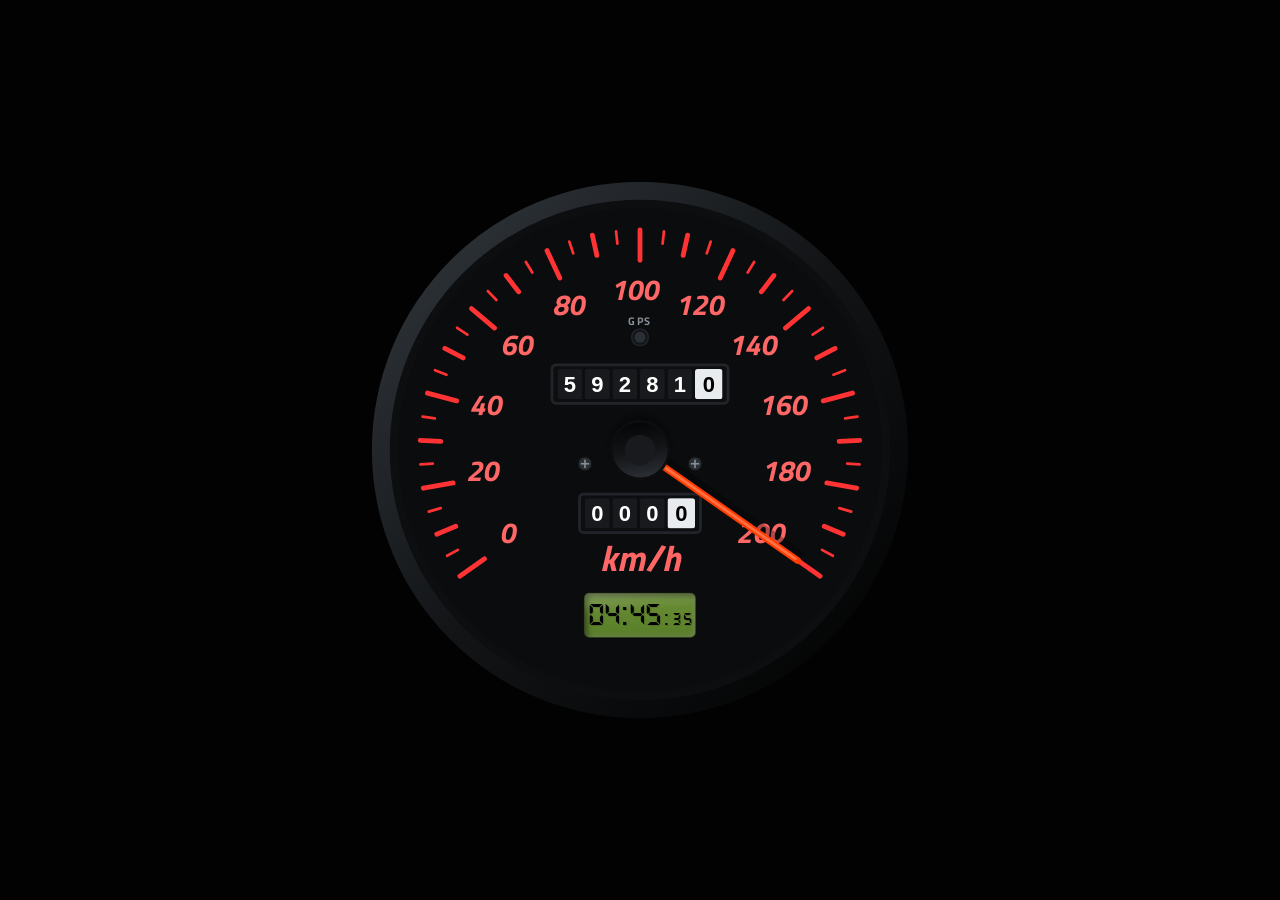
==== index.html @ 7c815b44 "fix: relógio removido de dentro do <svg> — volta o ponteiro e o LCD embutido O <div> do relógio esta" ====
<!DOCTYPE html>
<html lang="pt-BR">
<head>
  <meta charset="UTF-8">
  <meta name="viewport" content="width=device-width, initial-scale=1.0, viewport-fit=cover, user-scalable=no">
  <title>Velocímetro GPS Moto</title>
  
  <!-- CONFIGURAÇÕES PWA -->
  <link rel="manifest" href="manifest.json">
  <meta name="theme-color" content="#0d0e10">
  <meta name="mobile-web-app-capable" content="yes">
  <meta name="apple-mobile-web-app-capable" content="yes">
  <meta name="apple-mobile-web-app-status-bar-style" content="black-translucent">
  <meta name="apple-mobile-web-app-title" content="Velocímetro">
  <link rel="apple-touch-icon" href="icons/icon-192.png">

  <link rel="stylesheet" href="style.css">
  <link rel="preconnect" href="https://fonts.googleapis.com">
  <link rel="preconnect" href="https://fonts.gstatic.com" crossorigin>
  <link href="https://fonts.googleapis.com/css2?family=Titillium+Web:ital,wght@1,700;1,900&display=swap" rel="stylesheet">
</head>
<body>

  <!-- DIALOG / PAINEL DE CONFIGURAÇÕES COMPLETO (Aparece ao segurar o dedo fora do painel) -->
  <dialog class="config-modal" id="config-modal">
    <div class="config-content">
      <h2>Configurações do Painel</h2>

      <div class="config-group">
        <label for="cfg-total-odo">Calibrar Odômetro Real (km):</label>
        <div class="input-inline">
          <input type="number" id="cfg-total-odo" step="0.1" min="0" inputmode="decimal">
          <button id="btn-save-odo" class="btn-action">Salvar</button>
        </div>
      </div>

      <div class="config-group">
        <label>Odômetro Parcial (Trip):</label>
        <button id="btn-reset-trip" class="btn-danger">Zerar Trip</button>
      </div>

      <div class="config-group">
        <label>Modo Noturno (Cores Customizadas):</label>
        <div class="color-pickers">
          <label>
            Traços:
            <input type="color" id="picker-ticks" value="#ff3333">
          </label>
          <label>
            Números:
            <input type="color" id="picker-numbers" value="#ff6666">
          </label>
        </div>
      </div>

      <div class="config-group">
        <label>Alternar Modo Noturno:</label>
        <button id="btn-toggle-night" class="btn-action">Alternar Dia/Noite</button>
      </div>

      <button id="btn-close-config" class="btn-close">Fechar</button>
    </div>
  </dialog>

  <!-- TOAST (feedback não-bloqueante) -->
  <div class="toast-container" id="toast-container" aria-live="polite"></div>

  <div class="gauge-container" id="gauge-card">
    <svg viewBox="0 0 400 400" class="gauge-svg">
      <defs>
        <radialGradient id="dial-grad" cx="50%" cy="50%" r="50%">
          <stop offset="0%" stop-color="#ffffff"/>
          <stop offset="85%" stop-color="#f1f3f5"/>
          <stop offset="100%" stop-color="#dbe2e6"/>
        </radialGradient>

        <linearGradient id="bezel-grad" x1="0%" y1="0%" x2="100%" y2="100%">
          <stop offset="0%" stop-color="#343a40"/>
          <stop offset="50%" stop-color="#121416"/>
          <stop offset="100%" stop-color="#000000"/>
        </linearGradient>

        <filter id="drop-shadow" x="-20%" y="-20%" width="140%" height="140%">
          <feDropShadow dx="2" dy="3" stdDeviation="2.5" flood-opacity="0.4"/>
        </filter>

        <filter id="led-glow" x="-50%" y="-50%" width="200%" height="200%">
          <feGaussianBlur stdDeviation="3" result="blur"/>
          <feMerge>
            <feMergeNode in="blur"/>
            <feMergeNode in="SourceGraphic"/>
          </feMerge>
        </filter>

        <clipPath id="odo-digit-clip">
          <rect x="0" y="0" width="18" height="22" rx="2"/>
        </clipPath>
        <clipPath id="odo-dec-clip">
          <rect x="0" y="0" width="20" height="22" rx="2"/>
        </clipPath>
      </defs>

      <!-- Aro Externo -->
      <circle cx="200" cy="200" r="195" fill="url(#bezel-grad)"/>
      <circle cx="200" cy="200" r="182" fill="#0d0e10"/>
      
      <!-- Fundo do Mostrador -->
      <circle cx="200" cy="200" r="176" fill="url(#dial-grad)" id="dial-face"/>

      <!-- Marcas e Números -->
      <g id="ticks"></g>
      <g id="numbers"></g>

      <!-- LED DE STATUS DO GPS -->
      <g id="gps-led-group" class="gps-led-off" transform="translate(200, 118)">
        <circle cx="0" cy="0" r="6" fill="#121416" stroke="#212529" stroke-width="1.2"/>
        <circle id="gps-led-dot" cx="0" cy="0" r="4" class="gps-dot"/>
        <text x="0" y="-9" class="gps-label">GPS</text>
      </g>

      <!-- ODÔMETRO TOTAL -->
      <g transform="translate(136, 138)" id="total-odo-btn" style="cursor: pointer;">
        <rect x="0" y="0" width="128" height="28" rx="3" fill="#0d0e10" stroke="#212529" stroke-width="2"/>
        
        <g transform="translate(4, 3)" clip-path="url(#odo-digit-clip)">
          <rect x="0" y="0" width="18" height="22" fill="#181a1d"/>
          <g id="odo-total-5" class="odo-strip"></g>
        </g>
        <g transform="translate(24, 3)" clip-path="url(#odo-digit-clip)">
          <rect x="0" y="0" width="18" height="22" fill="#181a1d"/>
          <g id="odo-total-4" class="odo-strip"></g>
        </g>
        <g transform="translate(44, 3)" clip-path="url(#odo-digit-clip)">
          <rect x="0" y="0" width="18" height="22" fill="#181a1d"/>
          <g id="odo-total-3" class="odo-strip"></g>
        </g>
        <g transform="translate(64, 3)" clip-path="url(#odo-digit-clip)">
          <rect x="0" y="0" width="18" height="22" fill="#181a1d"/>
          <g id="odo-total-2" class="odo-strip"></g>
        </g>
        <g transform="translate(84, 3)" clip-path="url(#odo-digit-clip)">
          <rect x="0" y="0" width="18" height="22" fill="#181a1d"/>
          <g id="odo-total-1" class="odo-strip"></g>
        </g>
        <g transform="translate(104, 3)" clip-path="url(#odo-dec-clip)">
          <rect x="0" y="0" width="20" height="22" fill="#e9ecef"/>
          <g id="odo-total-0" class="odo-strip-dec"></g>
        </g>
      </g>

      <!-- PARCIAL / TRIP -->
      <g transform="translate(156, 232)" id="trip-btn" style="cursor: pointer;">
        <rect x="0" y="0" width="88" height="28" rx="3" fill="#0d0e10" stroke="#212529" stroke-width="2"/>
        
        <g transform="translate(4, 3)" clip-path="url(#odo-digit-clip)">
          <rect x="0" y="0" width="18" height="22" fill="#181a1d"/>
          <g id="odo-trip-3" class="odo-strip"></g>
        </g>
        <g transform="translate(24, 3)" clip-path="url(#odo-digit-clip)">
          <rect x="0" y="0" width="18" height="22" fill="#181a1d"/>
          <g id="odo-trip-2" class="odo-strip"></g>
        </g>
        <g transform="translate(44, 3)" clip-path="url(#odo-digit-clip)">
          <rect x="0" y="0" width="18" height="22" fill="#181a1d"/>
          <g id="odo-trip-1" class="odo-strip"></g>
        </g>
        <g transform="translate(64, 3)" clip-path="url(#odo-dec-clip)">
          <rect x="0" y="0" width="20" height="22" fill="#e9ecef"/>
          <g id="odo-trip-0" class="odo-strip-dec"></g>
        </g>
      </g>

      <!-- UNIDADE KM/H -->
      <text x="200" y="288" class="unit-text">km/h</text>

      <!-- PARAFUSOS DE FIXAÇÃO -->
      <g fill="#212529">
        <circle cx="160" cy="210" r="5" fill="#2b3035" stroke="#121416" stroke-width="1"/>
        <line x1="157" y1="210" x2="163" y2="210" stroke="#868e96" stroke-width="1.2"/>
        <line x1="160" y1="207" x2="160" y2="213" stroke="#868e96" stroke-width="1.2"/>

        <circle cx="240" cy="210" r="5" fill="#2b3035" stroke="#121416" stroke-width="1"/>
        <line x1="237" y1="210" x2="243" y2="210" stroke="#868e96" stroke-width="1.2"/>
        <line x1="240" y1="207" x2="240" y2="213" stroke="#868e96" stroke-width="1.2"/>
      </g>

      <!-- PONTEIRO EIXADO EM (200, 200) -->
      <g id="needle-group" style="transform-origin: 200px 200px;">
        <line x1="200" y1="200" x2="60" y2="200" stroke="rgba(0,0,0,0.3)" stroke-width="5" stroke-linecap="round" transform="translate(2, 5)"/>
        <line x1="200" y1="200" x2="60" y2="200" class="needle-body"/>
        <line x1="200" y1="200" x2="62" y2="200" class="needle-core"/>

        <circle cx="200" cy="200" r="22" fill="#0d0e10" filter="url(#drop-shadow)"/>
        <circle cx="200" cy="200" r="20" fill="url(#bezel-grad)"/>
        <circle cx="200" cy="200" r="11" fill="#181a1d"/>
      </g>
    </svg>

    <!-- RELÓGIO LCD 24H (embutido na chapa branca, abaixo de km/h) -->
    <div class="clock-display" id="clock-wrap" aria-label="Relógio">
      <div class="time-wrapper">
        <span class="digit" id="h1">0</span>
        <span class="digit" id="h2">0</span>
        <span class="colon">:</span>
        <span class="digit" id="m1">0</span>
        <span class="digit" id="m2">0</span>
        <span class="colon-sec">:</span>
        <span class="digit-sec" id="s1">0</span>
        <span class="digit-sec" id="s2">0</span>
      </div>
    </div>
  </div>

  <script src="main.js"></script>
  
  <!-- REGISTRO DO SERVICE WORKER DO PWA -->
  <script>
    if ('serviceWorker' in navigator) {
      window.addEventListener('load', () => {
        navigator.serviceWorker.register('./sw.js')
          .then(reg => console.log('Service Worker registrado!', reg))
          .catch(err => console.error('Erro ao registrar Service Worker:', err));
      });
    }
  </script>
</body>
</html>
---- style.css ----
:root {
  --tick-color: #0d0e10;
  --number-color: #0c0e10;
  --night-tick-color: #ff3333;
  --night-number-color: #ff6666;
}

/* Fonte LCD (DS-Digital Bold, local para funcionar offline) */
@font-face {
  font-family: 'DS-Digital';
  src: url('DS-DIGIB.TTF') format('truetype');
  font-weight: bold;
  font-style: normal;
  font-display: swap;
}

* {
  box-sizing: border-box;
  margin: 0;
  padding: 0;
}

body {
  background-color: #050505;
  display: flex;
  flex-direction: column;
  justify-content: center;
  align-items: center;
  min-height: 100vh;
  min-height: 100dvh;
  overflow: hidden;
  user-select: none;
  font-family: sans-serif;
  transition: background-color 0.3s ease;
  touch-action: manipulation;
  padding: max(12px, env(safe-area-inset-top)) max(12px, env(safe-area-inset-right)) max(12px, env(safe-area-inset-bottom)) max(12px, env(safe-area-inset-left));
}

/* RELÓGIO LCD 24H — embutido na chapa branca do mostrador, logo abaixo de "km/h".
   Escala em vw (5.4vw ≈ 24 unidades no viewBox 400) mantém o tamanho proporcional ao painel em qualquer tela. */
.clock-display {
  position: absolute;
  left: 50%;
  top: 80%;
  transform: translate(-50%, -50%);
  z-index: 5;
  --digit: clamp(18px, 5.4vw, 33px);
  display: flex;
  align-items: center;
  justify-content: center;
  background: linear-gradient(180deg, #88b04b 0%, #719c3b 100%);
  padding: calc(var(--digit) * 0.16) calc(var(--digit) * 0.1);
  border-radius: clamp(4px, 1.1vw, 6px);
  border: 1px solid rgba(0, 0, 0, 0.75);
  box-shadow:
    inset 2px 2px 6px rgba(0, 0, 0, 0.6),
    inset -1px -1px 4px rgba(255, 255, 255, 0.4);
  user-select: none;
  pointer-events: none;
  overflow: hidden;
}

/* Reflexo de iluminação no vidro LCD */
.clock-display::after {
  content: '';
  position: absolute;
  top: 0;
  left: 0;
  width: 100%;
  height: 50%;
  background: linear-gradient(to bottom, rgba(255, 255, 255, 0.25), transparent);
  transform: skewY(-5deg);
  transform-origin: top left;
  pointer-events: none;
}

.time-wrapper {
  display: flex;
  align-items: baseline;
  justify-content: center;
  white-space: nowrap;
  color: #000000;
  text-shadow: 1px 1px 1px rgba(0, 0, 0, 0.15);
  z-index: 2;
  width: 100%;
  font-family: 'DS-Digital', monospace;
}

/* Dígitos de horas e minutos */
.digit {
  font-size: var(--digit);
  width: 0.5em;
  text-align: center;
  display: inline-block;
}

/* Separador horas:minutos */
.colon {
  font-size: var(--digit);
  width: 0.25em;
  text-align: center;
  display: inline-block;
}

/* Separador minutos:segundos (menor) */
.colon-sec {
  font-size: calc(var(--digit) * 0.64);
  width: 0.26em;
  text-align: center;
  display: inline-block;
  margin: 0 0.09em;
}

/* Dígitos dos segundos (menores) */
.digit-sec {
  font-size: calc(var(--digit) * 0.55);
  width: 0.58em;
  text-align: center;
  display: inline-block;
}

body.night-mode .clock-display {
  filter: brightness(0.8) saturate(1.1);
}

/* TOAST (feedback não-bloqueante) */
.toast-container {
  position: fixed;
  top: calc(14px + env(safe-area-inset-top));
  left: 50%;
  transform: translateX(-50%);
  z-index: 200;
  display: flex;
  flex-direction: column;
  gap: 8px;
  align-items: center;
  pointer-events: none;
}

.toast {
  background: #181a1d;
  color: #f8f9fa;
  border: 1px solid #343a40;
  border-left: 4px solid #00ff66;
  border-radius: 8px;
  padding: 12px 20px;
  font-size: 15px;
  font-weight: 600;
  font-family: 'Titillium Web', sans-serif;
  box-shadow: 0 4px 16px rgba(0, 0, 0, 0.6);
  opacity: 0;
  transform: translateY(-12px);
  transition: opacity 0.3s ease, transform 0.3s ease;
  white-space: nowrap;
}

.toast.toast-visible {
  opacity: 1;
  transform: translateY(0);
}

.toast.toast-error {
  border-left-color: #ff3b00;
}

.toast.toast-warning {
  border-left-color: #ffc107;
}

/* DIALOG / MODAL DE CONFIGURAÇÕES */
.config-modal {
  border: none;
  background: transparent;
  padding: 0;
  width: auto;
  max-width: none;
  height: auto;
  margin: auto;
}

.config-modal::backdrop {
  background: rgba(0, 0, 0, 0.78);
  backdrop-filter: blur(8px);
}

.config-modal[open] {
  display: flex;
}

.config-content {
  background: #181a1d;
  border: 1px solid #343a40;
  border-radius: 12px;
  padding: 24px;
  width: min(90vw, 380px);
  color: #f8f9fa;
  box-shadow: 0 8px 32px rgba(0, 0, 0, 0.6);
  display: flex;
  flex-direction: column;
  gap: 16px;
}

.config-content h2 {
  font-family: 'Titillium Web', sans-serif;
  font-size: 20px;
  margin-bottom: 8px;
  border-bottom: 1px solid #343a40;
  padding-bottom: 8px;
  text-align: center;
}

.config-group {
  display: flex;
  flex-direction: column;
  gap: 6px;
}

.config-group label {
  font-size: 13px;
  color: #adb5bd;
}

.input-inline {
  display: flex;
  gap: 8px;
}

.config-group input[type="number"] {
  flex: 1;
  min-height: 46px;
  background: #0d0e10;
  border: 1px solid #343a40;
  color: #fff;
  padding: 8px 12px;
  border-radius: 8px;
  font-size: 16px;
}

.color-pickers {
  display: flex;
  gap: 16px;
}

.color-pickers label {
  display: flex;
  align-items: center;
  gap: 8px;
  color: #fff;
  font-size: 14px;
}

.color-pickers input[type="color"] {
  border: none;
  width: 40px;
  height: 40px;
  border-radius: 50%;
  cursor: pointer;
  background: transparent;
  padding: 0;
}

.btn-action, .btn-danger, .btn-close {
  padding: 12px 10px;
  min-height: 46px;
  border: none;
  border-radius: 8px;
  font-weight: bold;
  cursor: pointer;
  font-size: 15px;
  transition: background 0.2s;
  font-family: 'Titillium Web', sans-serif;
  touch-action: manipulation;
}

.btn-action {
  background: #212529;
  color: #fff;
  border: 1px solid #495057;
}

.btn-action:active {
  background: #343a40;
}

.btn-danger {
  background: #c92a2a;
  color: #fff;
}

.btn-danger:active {
  background: #a81c1c;
}

.btn-close {
  background: #f8f9fa;
  color: #000;
  margin-top: 8px;
}

.gauge-container {
  position: relative;
  width: 90vw;
  max-width: 550px;
  height: auto;
  aspect-ratio: 1 / 1;
}

.gauge-svg {
  width: 100%;
  height: 100%;
}

.tick-major {
  stroke: var(--tick-color);
  stroke-width: 3.5;
  stroke-linecap: round;
  transition: stroke 0.3s;
}

.tick-minor {
  stroke: var(--tick-color);
  stroke-width: 2;
  stroke-linecap: round;
  transition: stroke 0.3s;
}

.gauge-number {
  fill: var(--number-color);
  font-family: 'Titillium Web', 'Arial Black', sans-serif;
  font-style: italic;
  font-weight: 900;
  font-size: 21px;
  transition: fill 0.3s;
}

/* LED DO GPS */
.gps-label {
  fill: #868e96;
  font-family: 'Titillium Web', sans-serif;
  font-size: 8px;
  font-weight: 700;
  text-anchor: middle;
  letter-spacing: 1px;
}

.gps-dot {
  transition: fill 0.3s ease, filter 0.3s ease;
}

.gps-led-off .gps-dot {
  fill: #2b3035;
  filter: none;
}

.gps-led-warn .gps-dot {
  fill: #ffc107;
  filter: url(#led-glow);
}

.gps-led-high .gps-dot {
  fill: #00ff66;
  filter: url(#led-glow);
  animation: gps-pulse 2s infinite ease-in-out;
}

@keyframes gps-pulse {
  0% { opacity: 0.7; }
  50% { opacity: 1.0; }
  100% { opacity: 0.7; }
}

.odo-strip, .odo-strip-dec {
  transition: transform 0.05s linear;
}

.odo-digit-item {
  fill: #ffffff;
  font-family: 'Trebuchet MS', 'Arial', sans-serif;
  font-size: 16px;
  font-weight: 900;
  text-anchor: middle;
  dominant-baseline: central;
}

.odo-digit-dec-item {
  fill: #000000;
  font-family: 'Trebuchet MS', 'Arial', sans-serif;
  font-size: 16px;
  font-weight: 900;
  text-anchor: middle;
  dominant-baseline: central;
}

.unit-text {
  fill: var(--number-color);
  font-family: 'Titillium Web', sans-serif;
  font-style: italic;
  font-weight: 900;
  font-size: 26px;
  text-anchor: middle;
  transition: fill 0.3s;
}

.serial-text {
  fill: #868e96;
  font-family: monospace;
  font-size: 10px;
  text-anchor: middle;
  letter-spacing: 2px;
}

.needle-body {
  stroke: #ff3b00;
  stroke-width: 5;
  stroke-linecap: round;
}

.needle-core {
  stroke: #ff7043;
  stroke-width: 2;
  stroke-linecap: round;
}

/* MODO NOTURNO */
body.night-mode {
  background-color: #020202;
  --tick-color: var(--night-tick-color);
  --number-color: var(--night-number-color);
}

body.night-mode #dial-face {
  fill: #0a0c0e;
}
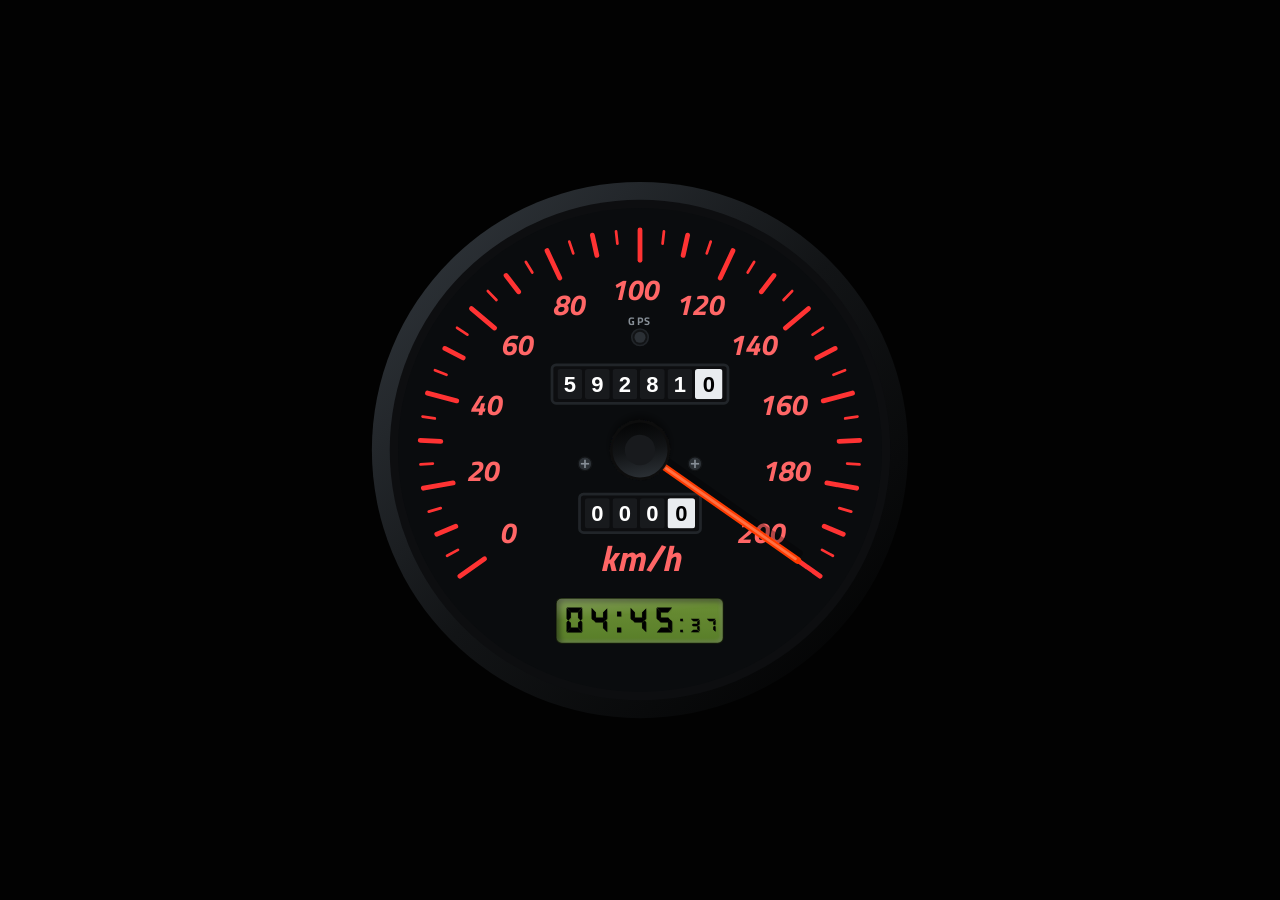
==== commit 3d1c938a: "feat: controle de troca de óleo com alerta no LCD - faltando <=500 km o relógio alterna a cada 5s en" ====
--- a/index.html
+++ b/index.html
@@ -40,6 +40,20 @@
       </div>
 
       <div class="config-group">
+        <label for="cfg-oil-interval">Intervalo Troca de Óleo (km):</label>
+        <div class="input-inline">
+          <input type="number" id="cfg-oil-interval" step="100" min="500" inputmode="numeric">
+          <button id="btn-save-oil" class="btn-action">Salvar</button>
+        </div>
+        <p class="oil-summary" id="oil-summary"></p>
+      </div>
+
+      <div class="config-group">
+        <label>Trocar óleo agora (registra no odômetro atual):</label>
+        <button id="btn-oil-change" class="btn-action">Registrar Troca de Óleo</button>
+      </div>
+
+      <div class="config-group">
         <label>Modo Noturno (Cores Customizadas):</label>
         <div class="color-pickers">
           <label>
@@ -207,6 +221,12 @@
         <span class="colon-sec">:</span>
         <span class="digit-sec" id="s1">0</span>
         <span class="digit-sec" id="s2">0</span>
+      </div>
+      <div class="oil-message" id="oil-message" aria-label="Troca de óleo">
+        <svg class="oil-wrench" viewBox="0 0 24 24" aria-hidden="true">
+          <path d="M22.7 19l-9.1-9.1c.9-2.3.4-5-1.5-6.9-2-2-5-2.4-7.4-1.3L9 6 6 9 1.6 4.7C.4 7.1.9 10.1 2.9 12.1c1.9 1.9 4.6 2.4 6.9 1.5l9.1 9.1c.4.4 1 .4 1.4 0l2.3-2.3c.5-.4.5-1.1.1-1.4z"/>
+        </svg>
+        <span class="oil-label">ÓLEO</span>
       </div>
     </div>
   </div>
--- a/style.css
+++ b/style.css
@@ -37,26 +37,26 @@
 }
 
 /* RELÓGIO LCD 24H — embutido na chapa branca do mostrador, logo abaixo de "km/h".
-   Escala em vw (5.4vw ≈ 24 unidades no viewBox 400) mantém o tamanho proporcional ao painel em qualquer tela. */
+   Escala em vw (6vw ≈ 30 unidades no viewBox 400) mantém o tamanho proporcional ao painel em qualquer tela. */
 .clock-display {
   position: absolute;
   left: 50%;
-  top: 80%;
+  top: 81%;
   transform: translate(-50%, -50%);
   z-index: 5;
-  --digit: clamp(18px, 5.4vw, 33px);
+  --digit: clamp(20px, 6vw, 37px);
   display: flex;
   align-items: center;
   justify-content: center;
   background: linear-gradient(180deg, #88b04b 0%, #719c3b 100%);
-  padding: calc(var(--digit) * 0.16) calc(var(--digit) * 0.1);
+  padding: calc(var(--digit) * 0.1) calc(var(--digit) * 0.18);
   border-radius: clamp(4px, 1.1vw, 6px);
   border: 1px solid rgba(0, 0, 0, 0.75);
   box-shadow:
     inset 2px 2px 6px rgba(0, 0, 0, 0.6),
     inset -1px -1px 4px rgba(255, 255, 255, 0.4);
   user-select: none;
-  pointer-events: none;
+  pointer-events: auto;
   overflow: hidden;
 }
 
@@ -78,6 +78,7 @@
   display: flex;
   align-items: baseline;
   justify-content: center;
+  gap: 4px;
   white-space: nowrap;
   color: #000000;
   text-shadow: 1px 1px 1px rgba(0, 0, 0, 0.15);
@@ -89,7 +90,9 @@
 /* Dígitos de horas e minutos */
 .digit {
   font-size: var(--digit);
-  width: 0.5em;
+  font-weight: 900;
+  -webkit-text-stroke: 0.8px #000000;
+  width: 0.58em;
   text-align: center;
   display: inline-block;
 }
@@ -97,7 +100,9 @@
 /* Separador horas:minutos */
 .colon {
   font-size: var(--digit);
-  width: 0.25em;
+  font-weight: 900;
+  -webkit-text-stroke: 0.8px #000000;
+  width: 0.26em;
   text-align: center;
   display: inline-block;
 }
@@ -105,18 +110,69 @@
 /* Separador minutos:segundos (menor) */
 .colon-sec {
   font-size: calc(var(--digit) * 0.64);
+  font-weight: 900;
+  -webkit-text-stroke: 0.5px #000000;
   width: 0.26em;
   text-align: center;
   display: inline-block;
-  margin: 0 0.09em;
 }
 
 /* Dígitos dos segundos (menores) */
 .digit-sec {
   font-size: calc(var(--digit) * 0.55);
+  font-weight: 900;
+  -webkit-text-stroke: 0.5px #000000;
   width: 0.58em;
   text-align: center;
   display: inline-block;
+}
+
+/* Alerta de troca de óleo: alterna com o horário (5 em 5s) quando faltam <=500 km */
+.oil-message {
+  display: none;
+  align-items: center;
+  justify-content: center;
+  gap: 8px;
+  color: #000000;
+}
+
+.clock-display.oil-alert .time-wrapper {
+  display: none;
+}
+
+.clock-display.oil-alert .oil-message {
+  display: flex;
+}
+
+.oil-message .oil-wrench {
+  width: calc(var(--digit) * 0.7);
+  height: calc(var(--digit) * 0.7);
+  flex: none;
+}
+
+.oil-wrench path {
+  fill: none;
+  stroke: #000000;
+  stroke-width: 1.8;
+  stroke-linecap: round;
+  stroke-linejoin: round;
+}
+
+.oil-message .oil-label {
+  font-family: 'DS-Digital', monospace;
+  font-weight: 900;
+  -webkit-text-stroke: 0.55px #000000;
+  font-size: calc(var(--digit) * 0.62);
+  letter-spacing: 0.14em;
+  line-height: 1;
+  white-space: nowrap;
+}
+
+/* Resumo da troca de óleo dentro do modal */
+.oil-summary {
+  margin: 6px 0 0;
+  font-size: 0.85rem;
+  opacity: 0.8;
 }
 
 body.night-mode .clock-display {
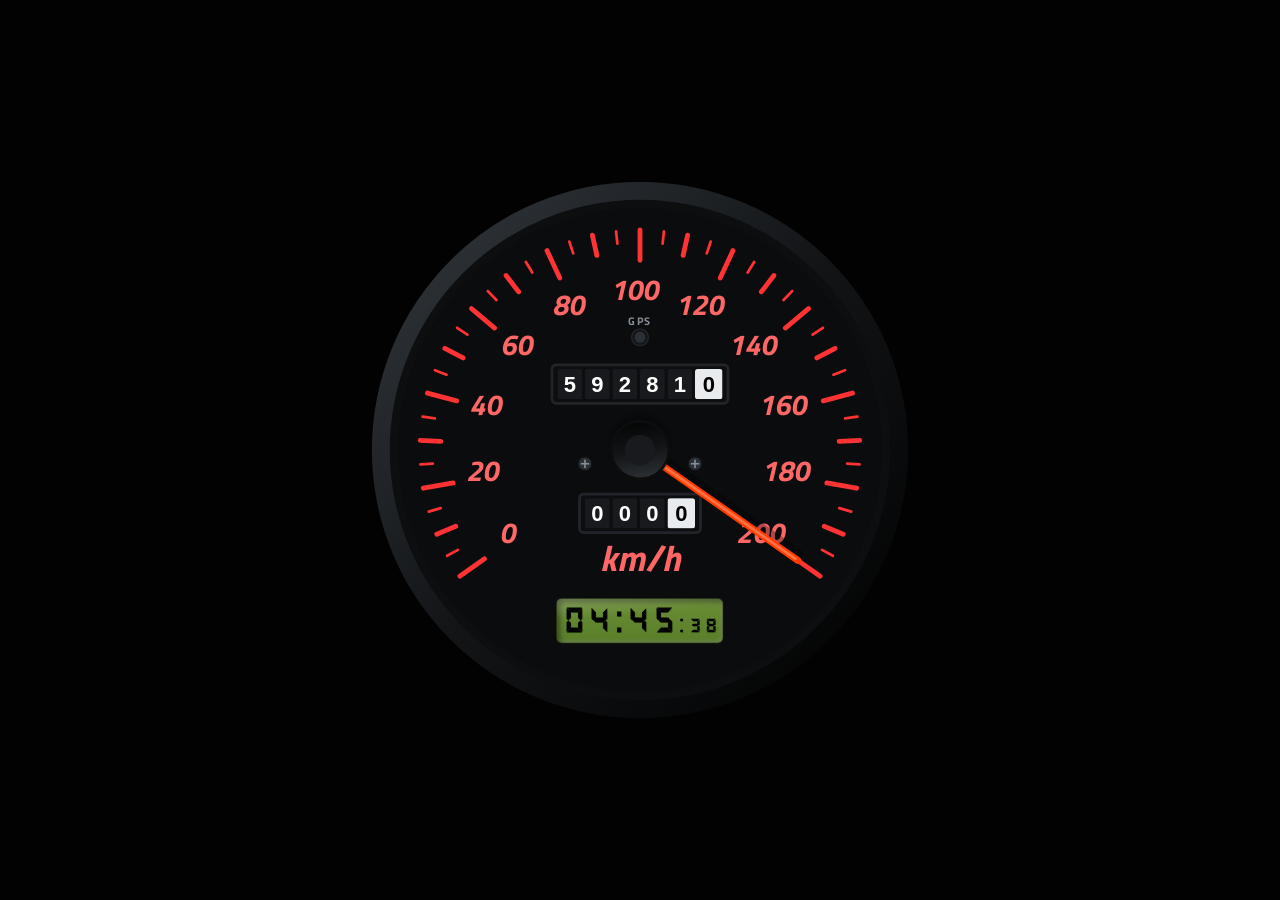
==== commit c58c7482: "feat: campo 'Última Troca de Óleo' configurável manualmente - Modal: input para os km do odômetro na" ====
--- a/index.html
+++ b/index.html
@@ -49,6 +49,14 @@
       </div>
 
       <div class="config-group">
+        <label for="cfg-oil-last">Última Troca de Óleo (km no odômetro):</label>
+        <div class="input-inline">
+          <input type="number" id="cfg-oil-last" step="0.1" min="0" inputmode="decimal">
+          <button id="btn-save-oil-last" class="btn-action">Salvar</button>
+        </div>
+      </div>
+
+      <div class="config-group">
         <label>Trocar óleo agora (registra no odômetro atual):</label>
         <button id="btn-oil-change" class="btn-action">Registrar Troca de Óleo</button>
       </div>
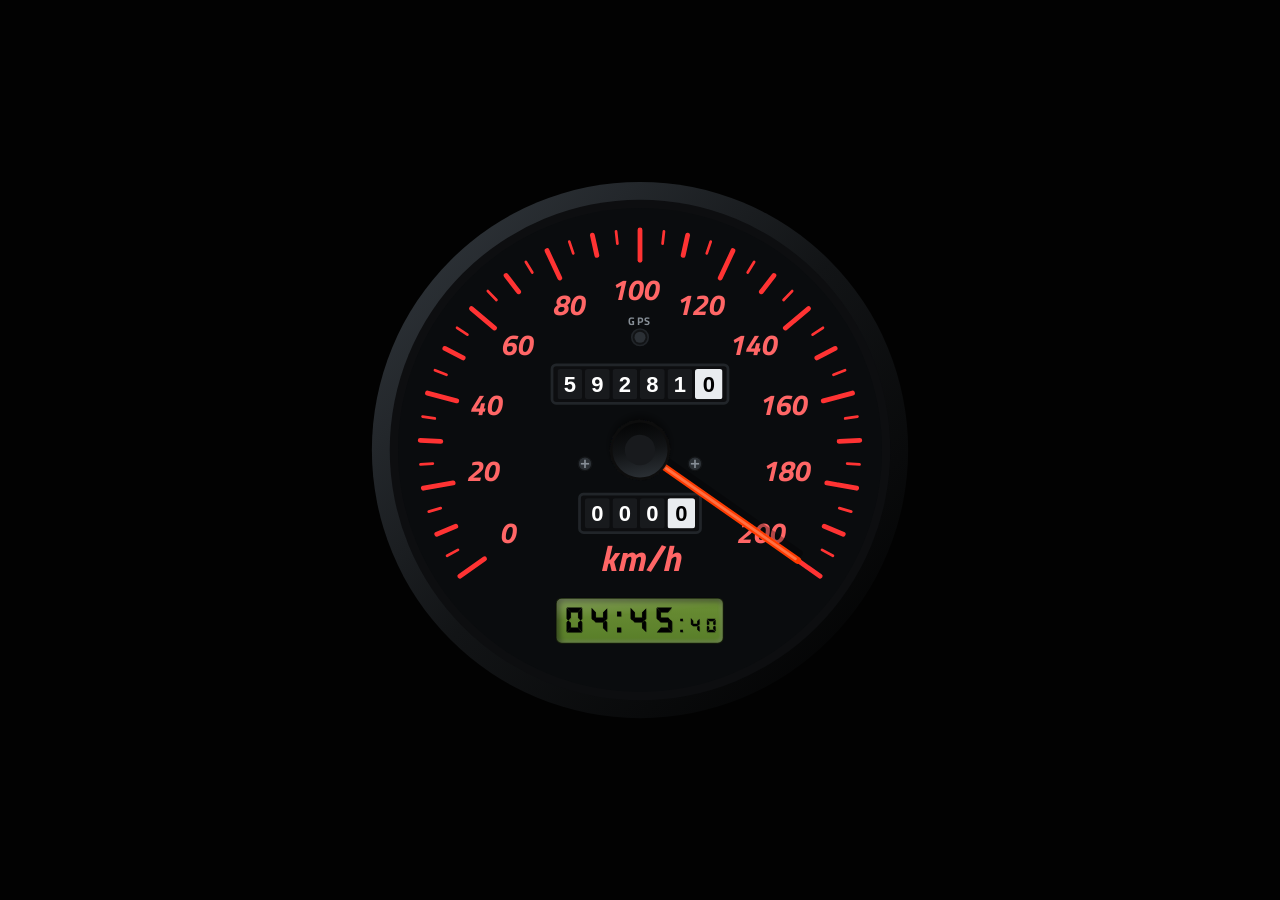
==== commit 6132be35: "feat: controle de volume do aviso de óleo nas Configurações - Slider 0-100% no modal, aplicado ao vi" ====
--- a/index.html
+++ b/index.html
@@ -62,6 +62,11 @@
       </div>
 
       <div class="config-group">
+        <label for="cfg-volume">Volume do Aviso de Óleo: <span id="cfg-volume-label">45%</span></label>
+        <input type="range" id="cfg-volume" min="0" max="100" step="5" value="45">
+      </div>
+
+      <div class="config-group">
         <label>Modo Noturno (Cores Customizadas):</label>
         <div class="color-pickers">
           <label>
--- a/style.css
+++ b/style.css
@@ -45,9 +45,8 @@
   transform: translate(-50%, -50%);
   z-index: 5;
   --digit: clamp(20px, 6vw, 37px);
-  display: flex;
-  align-items: center;
-  justify-content: center;
+  display: grid;
+  place-items: center;
   background: linear-gradient(180deg, #88b04b 0%, #719c3b 100%);
   padding: calc(var(--digit) * 0.1) calc(var(--digit) * 0.18);
   border-radius: clamp(4px, 1.1vw, 6px);
@@ -82,8 +81,10 @@
   white-space: nowrap;
   color: #000000;
   text-shadow: 1px 1px 1px rgba(0, 0, 0, 0.15);
+  grid-area: 1 / 1;
+  justify-self: center;
+  align-self: center;
   z-index: 2;
-  width: 100%;
   font-family: 'DS-Digital', monospace;
 }
 
@@ -127,21 +128,28 @@
   display: inline-block;
 }
 
-/* Alerta de troca de óleo: alterna com o horário (5 em 5s) quando faltam <=500 km */
+/* Alerta de troca de óleo: alterna com o horário (5 em 5s) quando faltam <=500 km.
+   Horário e aviso ficam na mesma célula do grid: o box verde mantém o tamanho do
+   conteúdo maior (o horário) — só a visibilidade alterna. */
 .oil-message {
-  display: none;
+  display: flex;
   align-items: center;
   justify-content: center;
   gap: 8px;
   color: #000000;
+  grid-area: 1 / 1;
+  justify-self: center;
+  align-self: center;
+  visibility: hidden;
+  z-index: 3;
 }
 
 .clock-display.oil-alert .time-wrapper {
-  display: none;
+  visibility: hidden;
 }
 
 .clock-display.oil-alert .oil-message {
-  display: flex;
+  visibility: visible;
 }
 
 .oil-message .oil-wrench {
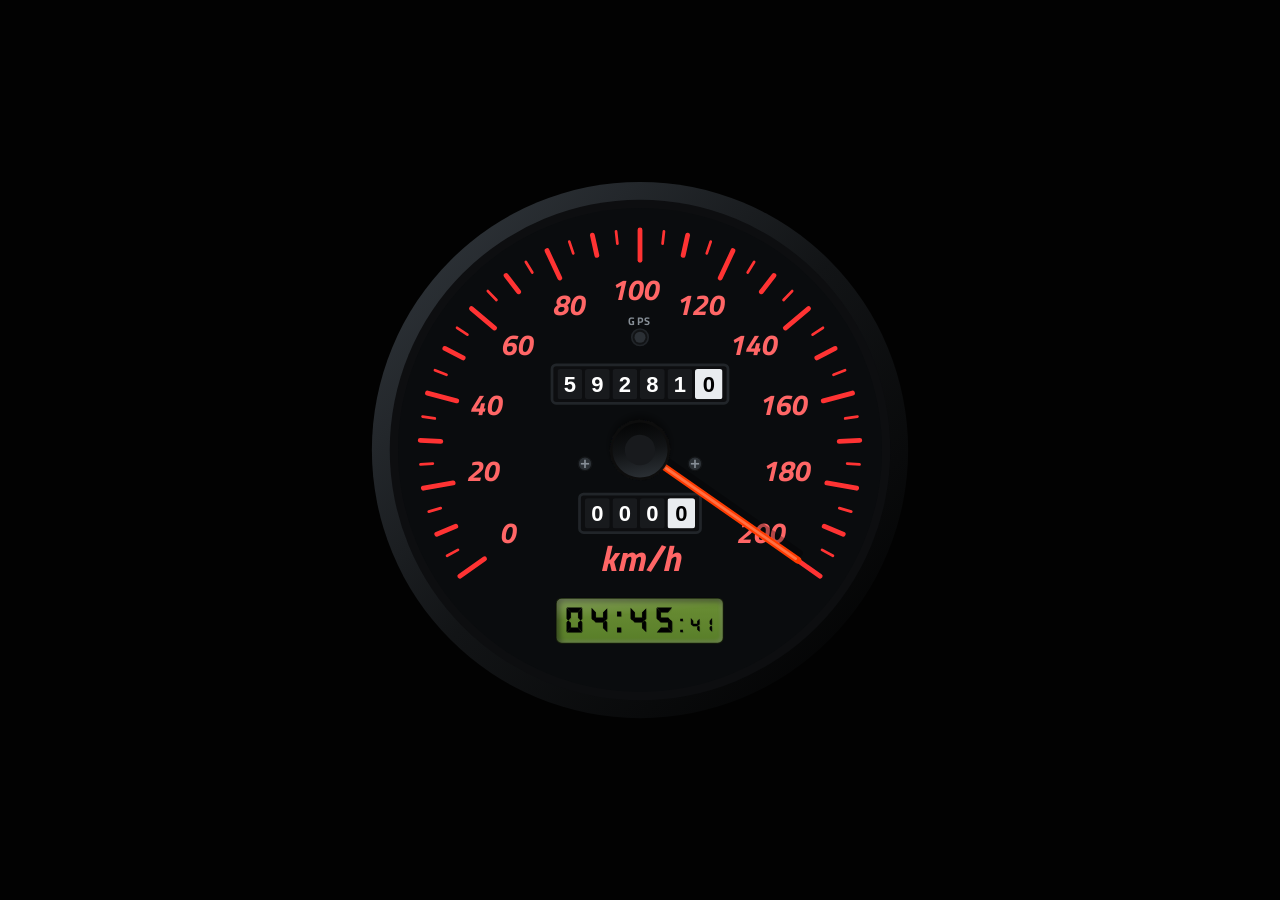
==== commit ba8a15b8: "fix: volume do bip reativo + botão Testar Som - Ouve 'input' E 'change' no slider (alguns webviews s" ====
--- a/index.html
+++ b/index.html
@@ -63,7 +63,10 @@
 
       <div class="config-group">
         <label for="cfg-volume">Volume do Aviso de Óleo: <span id="cfg-volume-label">45%</span></label>
-        <input type="range" id="cfg-volume" min="0" max="100" step="5" value="45">
+        <div class="input-inline">
+          <input type="range" id="cfg-volume" min="0" max="100" step="5" value="45">
+          <button id="btn-test-sound" class="btn-action">Testar Som</button>
+        </div>
       </div>
 
       <div class="config-group">
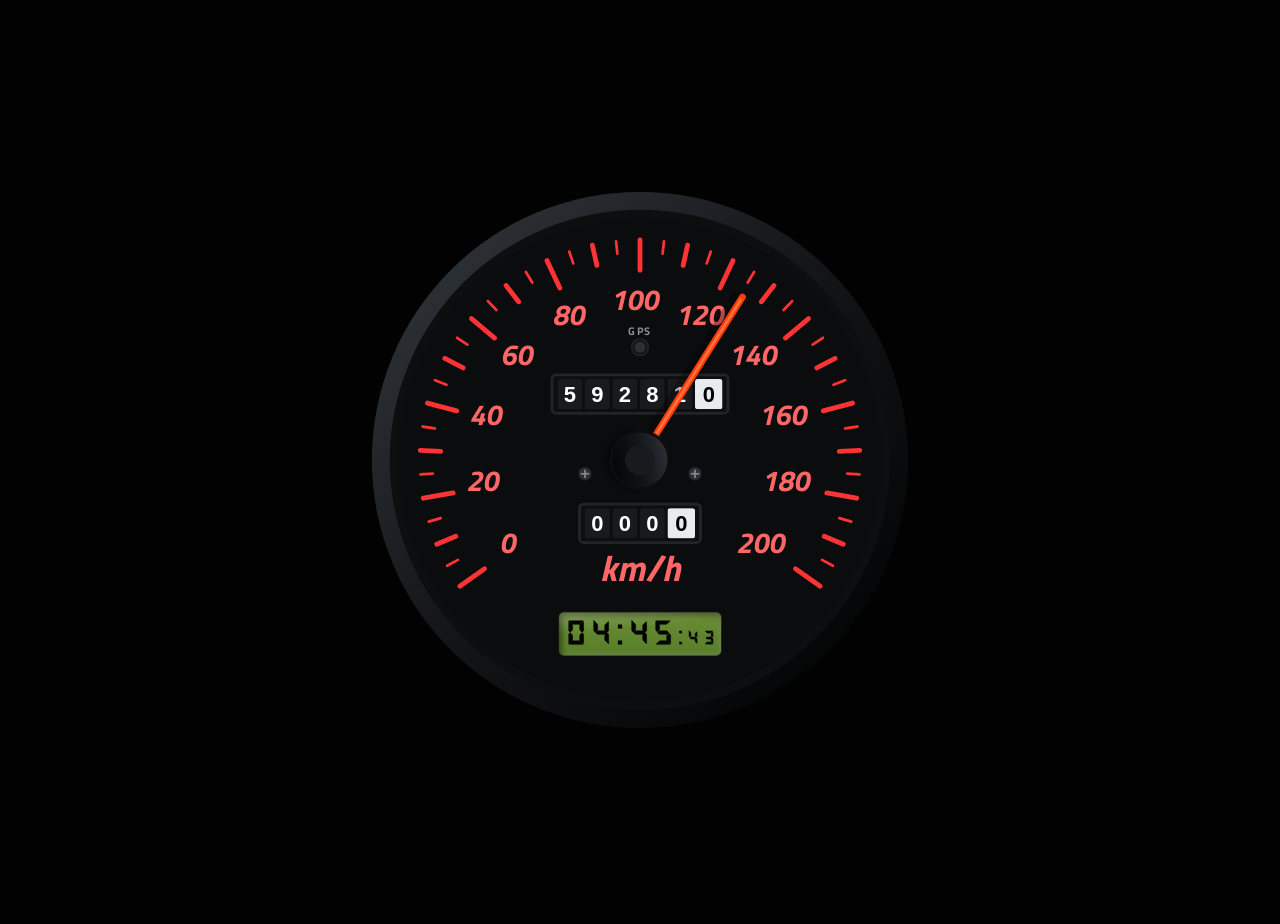
==== commit 355b6cbd: "feat: navegação turn-by-turn 50/50 + captura automática do destino da 99 Web (index.html/style.css/m" ====
--- a/index.html
+++ b/index.html
@@ -88,12 +88,19 @@
         <button id="btn-toggle-night" class="btn-action">Alternar Dia/Noite</button>
       </div>
 
+      <div class="config-group">
+        <label>Navegação Dividida (50/50):</label>
+        <button id="btn-toggle-nav" class="btn-action">Abrir modo dividido</button>
+      </div>
+
       <button id="btn-close-config" class="btn-close">Fechar</button>
     </div>
   </dialog>
 
   <!-- TOAST (feedback não-bloqueante) -->
   <div class="toast-container" id="toast-container" aria-live="polite"></div>
+
+  <main class="panel-row">
 
   <div class="gauge-container" id="gauge-card">
     <svg viewBox="0 0 400 400" class="gauge-svg">
@@ -246,6 +253,35 @@
       </div>
     </div>
   </div>
+
+  <!-- PAINEL DE NAVEGAÇÃO TURN-BY-TURN (lado direito no modo dividido 50/50) -->
+  <div class="nav-panel" id="nav-panel" aria-label="Navegação">
+    <div class="nav-header">
+      <span id="nav-title">DESTINO</span>
+    </div>
+
+    <div class="nav-arrow-box">
+      <svg class="nav-arrow" id="nav-arrow" viewBox="0 0 64 64" aria-hidden="true">
+        <path id="nav-arrow-main" d="M32 6 L50 54 L32 44 L14 54 Z"/>
+        <g id="nav-arrow-roundabout" style="display:none">
+          <path d="M32 32 m-18 0 a18 18 0 1 1 36 0 a18 18 0 1 1 -36 0" fill="none" stroke="currentColor" stroke-width="5" stroke-linecap="round"/>
+          <path d="M32 14 L40 30 L32 26 L24 30 Z"/>
+        </g>
+        <g id="nav-arrive" style="display:none">
+          <path d="M18 52 L22 28 L46 28 L50 52 Z"/>
+          <rect x="28" y="6" width="8" height="16" rx="2"/>
+        </g>
+      </svg>
+    </div>
+
+    <div class="nav-distance">
+      <span id="nav-dist-value">—</span><span class="nav-dist-unit" id="nav-dist-unit"></span>
+    </div>
+
+    <div class="nav-street" id="nav-street">Sem rota ativa</div>
+  </div>
+
+  </main>
 
   <script src="main.js"></script>
   
--- a/style.css
+++ b/style.css
@@ -44,7 +44,7 @@
   top: 81%;
   transform: translate(-50%, -50%);
   z-index: 5;
-  --digit: clamp(20px, 6vw, 37px);
+  --digit: clamp(14px, 6.5cqw, 37px);
   display: grid;
   place-items: center;
   background: linear-gradient(180deg, #88b04b 0%, #719c3b 100%);
@@ -367,6 +367,125 @@
   max-width: 550px;
   height: auto;
   aspect-ratio: 1 / 1;
+  container-type: inline-size;
+}
+
+/* LINHA PRINCIPAL — agrupa o velocímetro + painel de navegação */
+.panel-row {
+  display: flex;
+  justify-content: center;
+  align-items: center;
+  gap: clamp(8px, 2vw, 16px);
+  width: 100%;
+  min-height: 100svh;
+  padding: clamp(6px, 1.5vw, 14px);
+  box-sizing: border-box;
+}
+
+/* MODO DIVIDIDO 50/50 (paisagem): velocímetro à esquerda */
+body.nav-split .gauge-container {
+  flex: 0 0 auto;
+  width: min(50%, calc(100svh - 48px));
+  max-width: calc(100svh - 48px);
+}
+
+/* ==== PAINEL DE NAVEGAÇÃO (lado direito, escuro) ==== */
+.nav-panel {
+  display: none;
+  flex-direction: column;
+  align-items: center;
+  justify-content: space-between;
+  background: linear-gradient(180deg, #171a20 0%, #0b0d10 100%);
+  border: 1px solid #2a3038;
+  border-radius: clamp(12px, 2.5vw, 22px);
+  box-shadow: 0 10px 24px rgba(0, 0, 0, 0.45), inset 0 1px 0 rgba(255, 255, 255, 0.05);
+  color: #e8edf3;
+  padding: clamp(10px, 2vw, 18px);
+  text-align: center;
+  overflow: hidden;
+  min-width: 0;
+}
+
+body.nav-split .nav-panel {
+  display: flex;
+  flex: 1 1 auto;
+  align-self: stretch;
+}
+
+.nav-header {
+  font-family: 'Titillium Web', 'Arial Black', sans-serif;
+  font-size: clamp(10px, 2.4vw, 15px);
+  font-weight: 700;
+  letter-spacing: 0.28em;
+  text-transform: uppercase;
+  color: #9aa5b1;
+}
+
+.nav-arrow-box {
+  flex: 1 1 auto;
+  display: flex;
+  align-items: center;
+  justify-content: center;
+  min-height: 0;
+  width: 100%;
+}
+
+.nav-arrow {
+  width: clamp(70px, 22vw, 150px);
+  height: auto;
+  color: #dff1c0;
+  filter: drop-shadow(0 4px 12px rgba(0, 0, 0, 0.55));
+  transition: transform 0.35s ease;
+}
+.nav-arrow.idle {
+  color: #3a4150;
+  filter: none;
+}
+
+.nav-distance {
+  font-family: 'DS-Digital', monospace;
+  font-size: clamp(34px, 11vw, 84px);
+  line-height: 1;
+  color: #dff1c0;
+  text-shadow: 0 2px 6px rgba(0, 0, 0, 0.5);
+  white-space: nowrap;
+}
+.nav-dist-unit {
+  font-size: 0.38em;
+  margin-left: 0.3em;
+  color: #aeb8c3;
+}
+
+.nav-street {
+  font-family: 'Titillium Web', 'Arial Black', sans-serif;
+  font-size: clamp(13px, 3.2vw, 20px);
+  font-weight: 700;
+  color: #fff;
+  max-width: 100%;
+  overflow: hidden;
+  text-overflow: ellipsis;
+  white-space: nowrap;
+}
+
+/* Retrato: empilha (velocímetro em cima, navegação embaixo) */
+@media (orientation: portrait) {
+  body.nav-split .panel-row {
+    flex-direction: column;
+  }
+  body.nav-split .gauge-container {
+    width: min(90vw, calc(50svh - 48px));
+  }
+  body.nav-split .nav-panel {
+    width: min(90vw, calc(100svh - 12px));
+    height: auto;
+  }
+  .nav-distance {
+    font-size: clamp(30px, 10vw, 54px);
+  }
+}
+
+body.night-mode .nav-panel {
+  filter: brightness(0.9);
 }
 
 .gauge-svg {
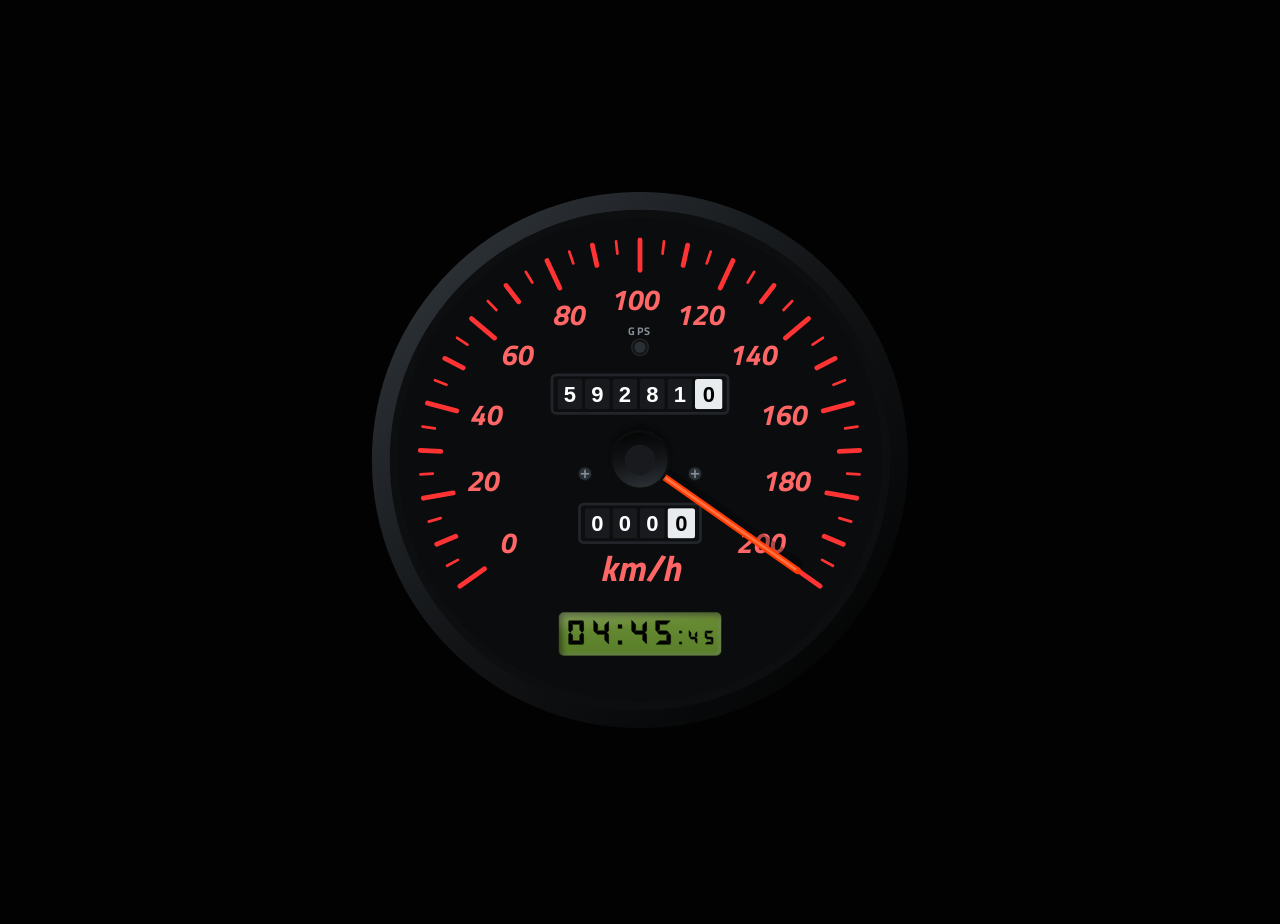
==== commit f90d06c1: "feat: rota de teste manual (Origem → Destino) via endereços, sem apps - Dois campos de endereço no m" ====
--- a/index.html
+++ b/index.html
@@ -93,6 +93,17 @@
         <button id="btn-toggle-nav" class="btn-action">Abrir modo dividido</button>
       </div>
 
+      <div class="config-group">
+        <label>Rota de Teste (sem apps — geocodificação Nominatim):</label>
+        <input type="text" id="cfg-route-origin" placeholder="Origem (ex.: Av. Brasil, 1500)" autocomplete="off" spellcheck="false">
+        <input type="text" id="cfg-route-dest" placeholder="Destino" autocomplete="off" spellcheck="false">
+        <div class="input-inline">
+          <button id="btn-route-start" class="btn-action">Iniciar Rota</button>
+          <button id="btn-route-cancel" class="btn-danger">Cancelar</button>
+        </div>
+        <p class="oil-summary" id="route-status"></p>
+      </div>
+
       <button id="btn-close-config" class="btn-close">Fechar</button>
     </div>
   </dialog>
@@ -279,6 +290,7 @@
     </div>
 
     <div class="nav-street" id="nav-street">Sem rota ativa</div>
+    <button type="button" class="btn-action nav-route-btn" id="btn-open-route-setup">Configurar rota</button>
   </div>
 
   </main>
--- a/style.css
+++ b/style.css
@@ -300,6 +300,22 @@
   font-size: 16px;
 }
 
+.config-group input[type="text"] {
+  width: 100%;
+  box-sizing: border-box;
+  min-height: 46px;
+  background: #0d0e10;
+  border: 1px solid #343a40;
+  color: #fff;
+  padding: 8px 12px;
+  border-radius: 8px;
+  font-size: 16px;
+}
+
+.nav-route-btn {
+  margin-top: 10px;
+}
+
 .color-pickers {
   display: flex;
   gap: 16px;
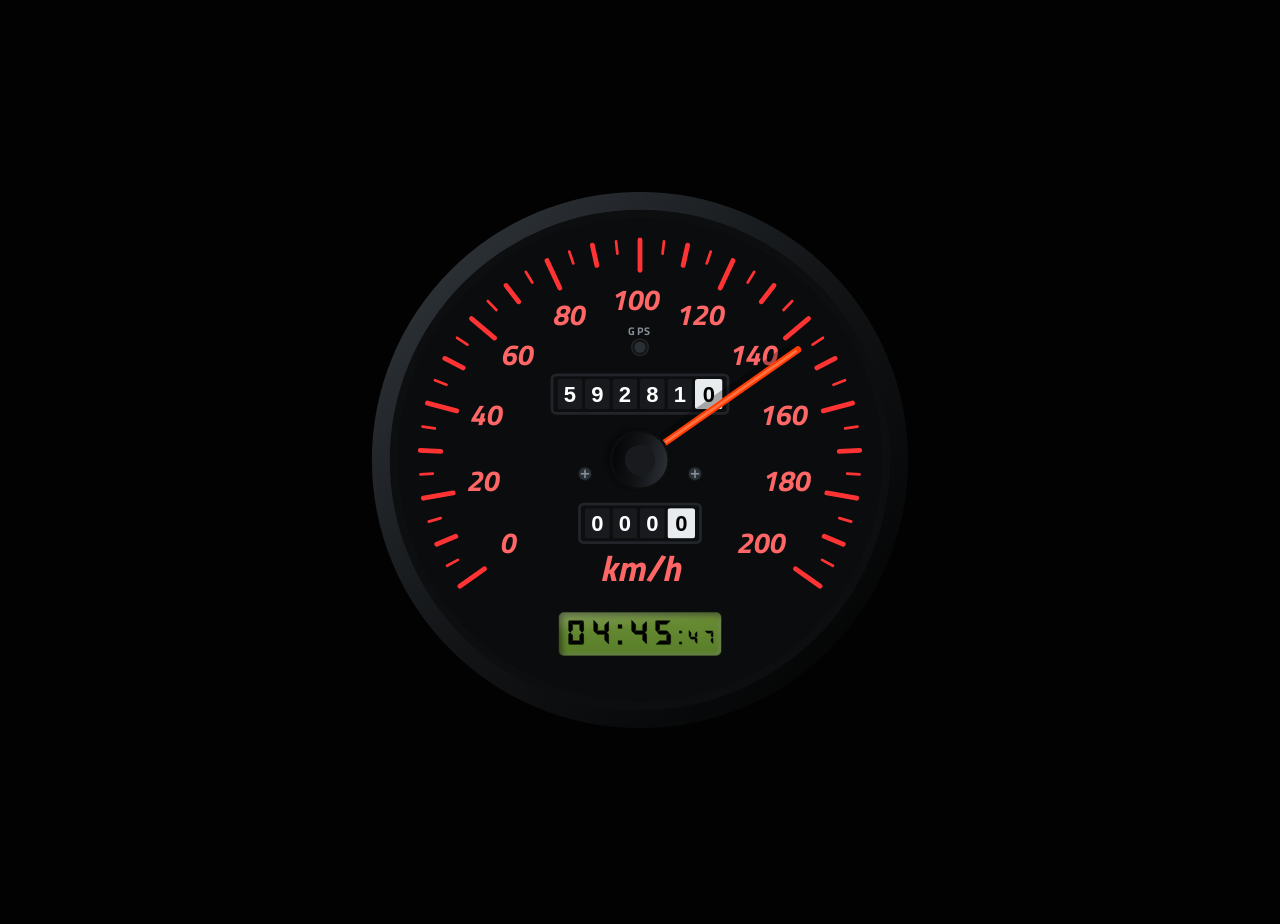
==== commit a07a0912: "fix: navegação com ícones anatômicos em branco + instruções em português - Corrigido contraste: seta" ====
--- a/index.html
+++ b/index.html
@@ -273,12 +273,29 @@
 
     <div class="nav-arrow-box">
       <svg class="nav-arrow" id="nav-arrow" viewBox="0 0 64 64" aria-hidden="true">
-        <path id="nav-arrow-main" d="M32 6 L50 54 L32 44 L14 54 Z"/>
-        <g id="nav-arrow-roundabout" style="display:none">
-          <path d="M32 32 m-18 0 a18 18 0 1 1 36 0 a18 18 0 1 1 -36 0" fill="none" stroke="currentColor" stroke-width="5" stroke-linecap="round"/>
-          <path d="M32 14 L40 30 L32 26 L24 30 Z"/>
-        </g>
-        <g id="nav-arrive" style="display:none">
+        <path id="ar-straight" d="M32 4 L38 12 L35 12 L35 60 L29 60 L29 12 L26 12 Z"/>
+        <g id="ar-slight-right" style="display:none">
+          <path d="M32 4 L38 12 L35 12 L35 60 L29 60 L29 12 L26 12 Z" transform="rotate(18 32 32)"/>
+        </g>
+        <g id="ar-slight-left" style="display:none">
+          <path d="M32 4 L38 12 L35 12 L35 60 L29 60 L29 12 L26 12 Z" transform="rotate(-18 32 32)"/>
+        </g>
+        <g id="ar-uturn" style="display:none">
+          <path d="M32 4 L38 12 L35 12 L35 60 L29 60 L29 12 L26 12 Z" transform="rotate(180 32 32)"/>
+        </g>
+        <g id="ar-right" style="display:none">
+          <path class="ar-arm" d="M12 55 V 24 Q12 11 26 11 H 47"/>
+          <path class="ar-head" d="M37 2 L59 14 L37 26 Z"/>
+        </g>
+        <g id="ar-left" style="display:none">
+          <path class="ar-arm" d="M52 55 V 24 Q52 11 38 11 H 17"/>
+          <path class="ar-head" d="M27 2 L5 14 L27 26 Z"/>
+        </g>
+        <g id="ar-roundabout" style="display:none">
+          <path class="ar-ring" d="M32 32 m-18 0 a18 18 0 1 1 36 0 a18 18 0 1 1 -36 0"/>
+          <path class="ar-head" d="M32 12 L41 29 L32 25 L23 29 Z"/>
+        </g>
+        <g id="ar-arrive" style="display:none">
           <path d="M18 52 L22 28 L46 28 L50 52 Z"/>
           <rect x="28" y="6" width="8" height="16" rx="2"/>
         </g>
--- a/style.css
+++ b/style.css
@@ -316,6 +316,44 @@
   margin-top: 10px;
 }
 
+/* AUTOCOMPLETE DO CAMPO DE ENDEREÇO */
+.autocomplete {
+  position: relative;
+}
+.suggest-list {
+  position: absolute;
+  top: 100%;
+  left: 0;
+  right: 0;
+  margin: 0;
+  padding: 4px 0;
+  list-style: none;
+  background: #0d0e10;
+  border: 1px solid #343a40;
+  border-top: none;
+  border-radius: 0 0 8px 8px;
+  max-height: 190px;
+  overflow-y: auto;
+  z-index: 60;
+  display: none;
+}
+.suggest-list.open {
+  display: block;
+}
+.suggest-list li {
+  padding: 9px 12px;
+  font-size: 14px;
+  color: #fff;
+  cursor: pointer;
+  white-space: nowrap;
+  overflow: hidden;
+  text-overflow: ellipsis;
+}
+.suggest-list li:active,
+.suggest-list li:hover {
+  background: #1f232b;
+}
+
 .color-pickers {
   display: flex;
   gap: 16px;
@@ -430,11 +468,14 @@
 
 .nav-header {
   font-family: 'Titillium Web', 'Arial Black', sans-serif;
-  font-size: clamp(10px, 2.4vw, 15px);
-  font-weight: 700;
-  letter-spacing: 0.28em;
+  font-size: clamp(13px, 3.4vw, 22px);
+  font-weight: 900;
+  line-height: 1.15;
   text-transform: uppercase;
-  color: #9aa5b1;
+  letter-spacing: 0.06em;
+  color: #ffffff;
+  text-shadow: 0 2px 8px rgba(0, 0, 0, 0.55);
+  min-height: calc(clamp(13px, 3.4vw, 22px) * 1.15);
 }
 
 .nav-arrow-box {
@@ -449,12 +490,27 @@
 .nav-arrow {
   width: clamp(70px, 22vw, 150px);
   height: auto;
-  color: #dff1c0;
-  filter: drop-shadow(0 4px 12px rgba(0, 0, 0, 0.55));
-  transition: transform 0.35s ease;
+  color: #ffffff;
+  filter: drop-shadow(0 4px 12px rgba(0, 0, 0, 0.6));
+}
+.nav-arrow path {
+  fill: currentColor;
+}
+.nav-arrow .ar-arm {
+  fill: none;
+  stroke: currentColor;
+  stroke-width: 9;
+  stroke-linecap: round;
+  stroke-linejoin: round;
+}
+.nav-arrow .ar-ring {
+  fill: none;
+  stroke: currentColor;
+  stroke-width: 6;
+  stroke-linecap: round;
 }
 .nav-arrow.idle {
-  color: #3a4150;
+  color: #59636e;
   filter: none;
 }
 
